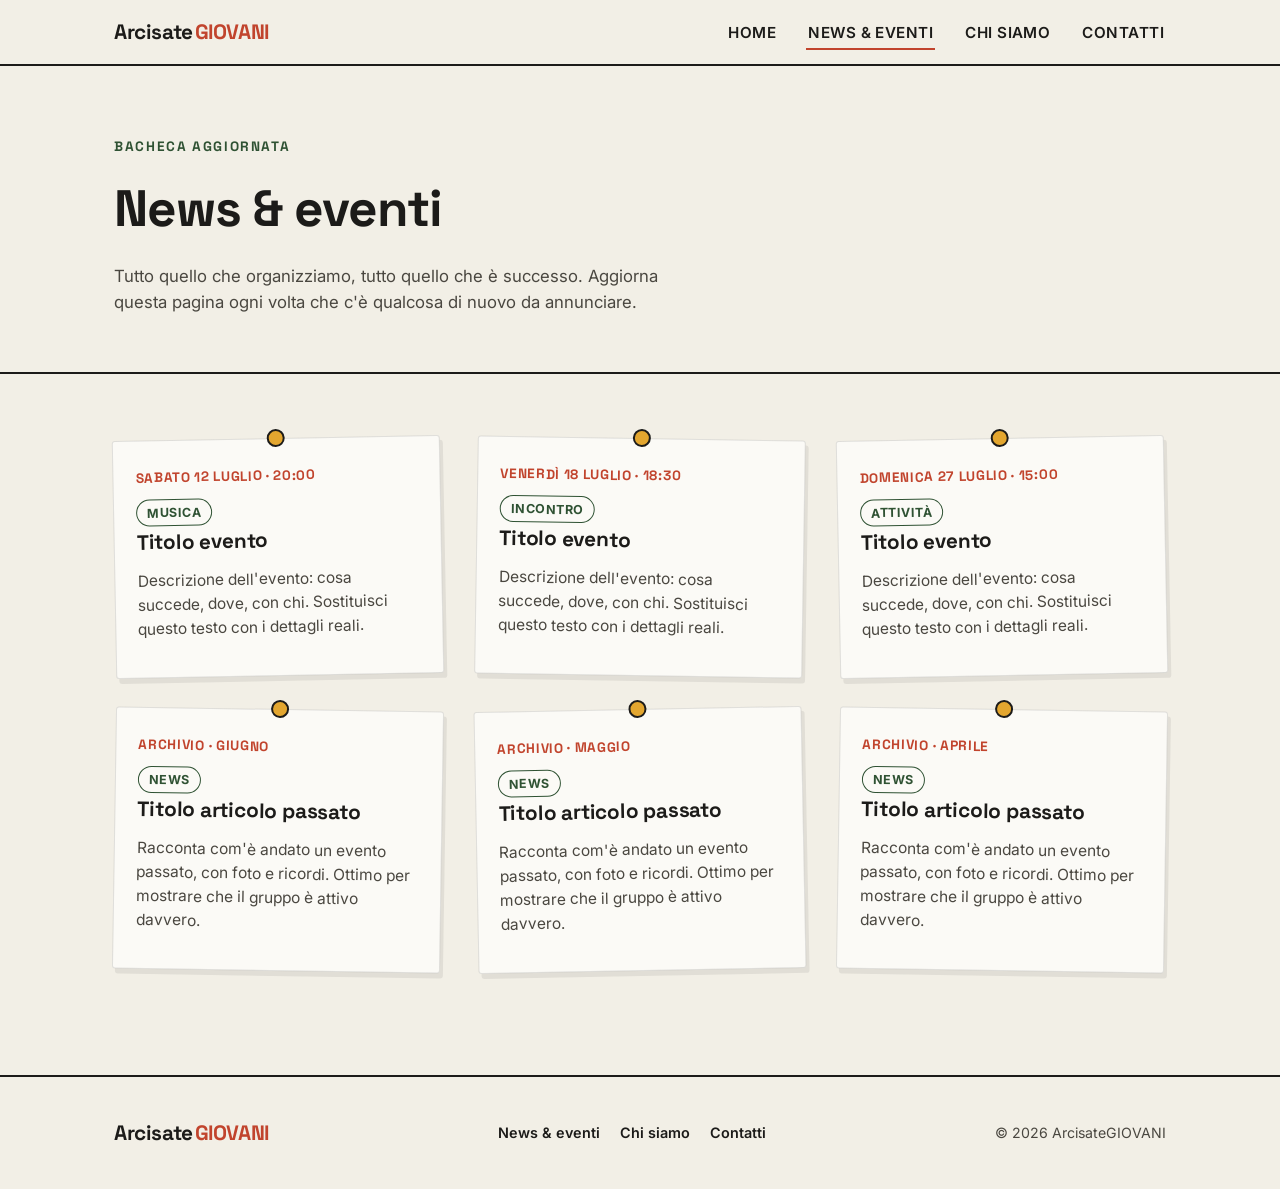
==== blog.html @ 80490c34 "Add files via upload" ====
<!DOCTYPE html>
<html lang="it">
<head>
<meta charset="UTF-8">
<meta name="viewport" content="width=device-width, initial-scale=1.0">
<title>News & eventi — ArcisateGIOVANI</title>
<meta name="description" content="Tutti gli eventi e le notizie di ArcisateGIOVANI.">
<link rel="preconnect" href="https://fonts.googleapis.com">
<link href="https://fonts.googleapis.com/css2?family=Space+Grotesk:wght@500;700&family=Inter:wght@400;500;600&display=swap" rel="stylesheet">
<link rel="stylesheet" href="style.css">
</head>
<body>

<header class="site-header">
  <div class="wrap">
    <a href="index.html" class="logo">Arcisate<span>GIOVANI</span></a>
    <button class="nav-toggle" aria-expanded="false" aria-label="Apri menu">☰ Menu</button>
    <ul class="nav-links">
      <li><a href="index.html">Home</a></li>
      <li><a href="blog.html" aria-current="page">News & eventi</a></li>
      <li><a href="chi-siamo.html">Chi siamo</a></li>
      <li><a href="contatti.html">Contatti</a></li>
    </ul>
  </div>
</header>

<div class="page-hero">
  <div class="wrap">
    <p class="eyebrow">Bacheca aggiornata</p>
    <h1>News & eventi</h1>
    <p>Tutto quello che organizziamo, tutto quello che è successo. Aggiorna questa pagina ogni volta che c'è qualcosa di nuovo da annunciare.</p>
  </div>
</div>

<section>
  <div class="wrap">
    <div class="board">

      <article class="flyer">
        <span class="pin"></span>
        <div class="date">Sabato 12 luglio · 20:00</div>
        <span class="tag">Musica</span>
        <h3>Titolo evento</h3>
        <p>Descrizione dell'evento: cosa succede, dove, con chi. Sostituisci questo testo con i dettagli reali.</p>
      </article>

      <article class="flyer">
        <span class="pin"></span>
        <div class="date">Venerdì 18 luglio · 18:30</div>
        <span class="tag">Incontro</span>
        <h3>Titolo evento</h3>
        <p>Descrizione dell'evento: cosa succede, dove, con chi. Sostituisci questo testo con i dettagli reali.</p>
      </article>

      <article class="flyer">
        <span class="pin"></span>
        <div class="date">Domenica 27 luglio · 15:00</div>
        <span class="tag">Attività</span>
        <h3>Titolo evento</h3>
        <p>Descrizione dell'evento: cosa succede, dove, con chi. Sostituisci questo testo con i dettagli reali.</p>
      </article>

      <article class="flyer">
        <span class="pin"></span>
        <div class="date">Archivio · giugno</div>
        <span class="tag">News</span>
        <h3>Titolo articolo passato</h3>
        <p>Racconta com'è andato un evento passato, con foto e ricordi. Ottimo per mostrare che il gruppo è attivo davvero.</p>
      </article>

      <article class="flyer">
        <span class="pin"></span>
        <div class="date">Archivio · maggio</div>
        <span class="tag">News</span>
        <h3>Titolo articolo passato</h3>
        <p>Racconta com'è andato un evento passato, con foto e ricordi. Ottimo per mostrare che il gruppo è attivo davvero.</p>
      </article>

      <article class="flyer">
        <span class="pin"></span>
        <div class="date">Archivio · aprile</div>
        <span class="tag">News</span>
        <h3>Titolo articolo passato</h3>
        <p>Racconta com'è andato un evento passato, con foto e ricordi. Ottimo per mostrare che il gruppo è attivo davvero.</p>
      </article>

    </div>
  </div>
</section>

<footer class="site-footer">
  <div class="wrap">
    <a href="index.html" class="logo">Arcisate<span>GIOVANI</span></a>
    <ul class="foot-nav">
      <li><a href="blog.html">News & eventi</a></li>
      <li><a href="chi-siamo.html">Chi siamo</a></li>
      <li><a href="contatti.html">Contatti</a></li>
    </ul>
    <small>© <span id="year"></span> ArcisateGIOVANI</small>
  </div>
</footer>

<script src="script.js"></script>
<script>document.getElementById('year').textContent = new Date().getFullYear();</script>
</body>
</html>
---- style.css ----
/* ============================================
   ArcisateGIOVANI — design tokens
   ============================================ */
:root {
  --paper: #F2EFE6;
  --paper-dark: #E7E2D4;
  --ink: #1C1B19;
  --ink-soft: #4A4740;
  --pine: #2F5233;
  --pine-dark: #223D27;
  --poppy: #C1442D;
  --mustard: #E3A62F;
  --line: rgba(28, 27, 25, 0.12);

  --display: 'Space Grotesk', 'Arial Narrow', sans-serif;
  --body: 'Inter', -apple-system, BlinkMacSystemFont, sans-serif;

  --radius: 3px;
  --max: 1100px;
}

* { box-sizing: border-box; }

html { scroll-behavior: smooth; }

body {
  margin: 0;
  background: var(--paper);
  color: var(--ink);
  font-family: var(--body);
  font-size: 17px;
  line-height: 1.55;
  -webkit-font-smoothing: antialiased;
}

@media (prefers-reduced-motion: reduce) {
  html { scroll-behavior: auto; }
  * { animation: none !important; transition: none !important; }
}

img { max-width: 100%; display: block; }

a { color: inherit; }

.wrap {
  max-width: var(--max);
  margin: 0 auto;
  padding: 0 24px;
}

/* ---------- Header ---------- */
.site-header {
  position: sticky;
  top: 0;
  z-index: 50;
  background: var(--paper);
  border-bottom: 2px solid var(--ink);
}

.site-header .wrap {
  display: flex;
  align-items: center;
  justify-content: space-between;
  padding-top: 16px;
  padding-bottom: 16px;
}

.logo {
  font-family: var(--display);
  font-weight: 700;
  font-size: 1.3rem;
  letter-spacing: -0.02em;
  text-decoration: none;
  color: var(--ink);
  display: flex;
  align-items: baseline;
  gap: 2px;
}

.logo span { color: var(--poppy); }

.nav-links {
  display: flex;
  gap: 28px;
  list-style: none;
  margin: 0;
  padding: 0;
}

.nav-links a {
  text-decoration: none;
  font-weight: 600;
  font-size: 0.95rem;
  text-transform: uppercase;
  letter-spacing: 0.03em;
  padding: 6px 2px;
  border-bottom: 2px solid transparent;
  transition: border-color 0.15s ease;
}

.nav-links a:hover,
.nav-links a[aria-current="page"] {
  border-color: var(--poppy);
}

.nav-toggle {
  display: none;
  background: none;
  border: 2px solid var(--ink);
  border-radius: var(--radius);
  padding: 8px 10px;
  cursor: pointer;
  font-family: var(--display);
  font-weight: 700;
}

@media (max-width: 720px) {
  .nav-toggle { display: block; }
  .nav-links {
    position: absolute;
    top: 100%;
    left: 0;
    right: 0;
    background: var(--paper);
    flex-direction: column;
    gap: 0;
    border-bottom: 2px solid var(--ink);
    max-height: 0;
    overflow: hidden;
    transition: max-height 0.25s ease;
  }
  .nav-links.open { max-height: 300px; }
  .nav-links a {
    display: block;
    padding: 14px 24px;
    border-bottom: 1px solid var(--line);
    border-left: none;
  }
}

/* ---------- Hero ---------- */
.hero {
  padding: 72px 0 88px;
  position: relative;
  overflow: hidden;
}

.hero .eyebrow {
  font-family: var(--display);
  text-transform: uppercase;
  letter-spacing: 0.12em;
  font-size: 0.85rem;
  color: var(--pine);
  font-weight: 700;
  margin-bottom: 14px;
}

.hero h1 {
  font-family: var(--display);
  font-size: clamp(2.4rem, 6vw, 4.2rem);
  line-height: 1.02;
  letter-spacing: -0.02em;
  margin: 0 0 24px;
  max-width: 14ch;
}

.hero h1 em {
  font-style: normal;
  color: var(--pine);
}

.hero p.lead {
  max-width: 46ch;
  font-size: 1.15rem;
  color: var(--ink-soft);
  margin: 0 0 34px;
}

.btn-row { display: flex; gap: 14px; flex-wrap: wrap; }

.btn {
  display: inline-block;
  font-family: var(--display);
  font-weight: 700;
  text-decoration: none;
  padding: 14px 26px;
  border-radius: var(--radius);
  border: 2px solid var(--ink);
  transition: transform 0.12s ease, box-shadow 0.12s ease;
}

.btn-primary {
  background: var(--pine);
  color: var(--paper);
  border-color: var(--pine);
}

.btn-secondary { background: transparent; color: var(--ink); }

.btn:hover { transform: translate(-2px, -2px); box-shadow: 4px 4px 0 var(--ink); }
.btn-primary:hover { box-shadow: 4px 4px 0 var(--pine-dark); }

/* ---------- Section titles ---------- */
.section-head {
  display: flex;
  align-items: baseline;
  justify-content: space-between;
  margin-bottom: 36px;
  gap: 20px;
  flex-wrap: wrap;
}

.section-head h2 {
  font-family: var(--display);
  font-size: clamp(1.6rem, 3vw, 2.2rem);
  margin: 0;
  letter-spacing: -0.01em;
}

.section-head a.see-all {
  font-weight: 700;
  text-decoration: none;
  border-bottom: 2px solid var(--poppy);
  white-space: nowrap;
}

section { padding: 64px 0; }
section.alt { background: var(--paper-dark); }

/* ---------- Corkboard / event cards ---------- */
.board {
  display: grid;
  grid-template-columns: repeat(auto-fit, minmax(240px, 1fr));
  gap: 34px;
}

.flyer {
  background: #FBFAF6;
  border: 1px solid var(--line);
  border-radius: var(--radius);
  padding: 26px 22px 22px;
  position: relative;
  box-shadow: 3px 5px 0 rgba(28,27,25,0.08);
  transition: transform 0.15s ease, box-shadow 0.15s ease;
}

.flyer:nth-child(odd) { transform: rotate(-1.1deg); }
.flyer:nth-child(even) { transform: rotate(0.9deg); }
.flyer:hover { transform: rotate(0deg) translateY(-4px); box-shadow: 5px 8px 0 rgba(28,27,25,0.12); }

.flyer .pin {
  position: absolute;
  top: -10px;
  left: 50%;
  transform: translateX(-50%);
  width: 18px;
  height: 18px;
  border-radius: 50%;
  background: var(--mustard);
  border: 2px solid var(--ink);
}

.flyer .date {
  font-family: var(--display);
  font-weight: 700;
  color: var(--poppy);
  text-transform: uppercase;
  font-size: 0.85rem;
  letter-spacing: 0.05em;
  margin-bottom: 10px;
}

.flyer h3 {
  font-family: var(--display);
  font-size: 1.3rem;
  margin: 0 0 10px;
  letter-spacing: -0.01em;
}

.flyer p {
  color: var(--ink-soft);
  font-size: 0.97rem;
  margin: 0 0 14px;
}

.flyer .tag {
  display: inline-block;
  font-size: 0.78rem;
  font-weight: 700;
  text-transform: uppercase;
  letter-spacing: 0.04em;
  color: var(--pine);
  border: 1.5px solid var(--pine);
  border-radius: 20px;
  padding: 3px 10px;
}

/* ---------- Chi siamo / about blocks ---------- */
.about-grid {
  display: grid;
  grid-template-columns: 1.1fr 0.9fr;
  gap: 56px;
  align-items: start;
}

@media (max-width: 800px) {
  .about-grid { grid-template-columns: 1fr; }
}

.stat-list { list-style: none; margin: 0; padding: 0; display: grid; gap: 22px; }
.stat-list li { border-left: 3px solid var(--poppy); padding-left: 16px; }
.stat-list .num {
  font-family: var(--display);
  font-size: 2rem;
  font-weight: 700;
  color: var(--pine);
  display: block;
  line-height: 1;
}
.stat-list .label { color: var(--ink-soft); font-size: 0.92rem; }

/* ---------- Contact ---------- */
.contact-grid {
  display: grid;
  grid-template-columns: 1fr 1fr;
  gap: 48px;
}

@media (max-width: 800px) {
  .contact-grid { grid-template-columns: 1fr; }
}

.field { margin-bottom: 18px; }
.field label {
  display: block;
  font-family: var(--display);
  font-weight: 700;
  font-size: 0.85rem;
  text-transform: uppercase;
  letter-spacing: 0.04em;
  margin-bottom: 6px;
}
.field input, .field textarea {
  width: 100%;
  font-family: var(--body);
  font-size: 1rem;
  padding: 12px 14px;
  border: 2px solid var(--ink);
  border-radius: var(--radius);
  background: #FBFAF6;
  color: var(--ink);
}
.field textarea { resize: vertical; min-height: 120px; }

.contact-info { display: grid; gap: 26px; }
.contact-info h3 {
  font-family: var(--display);
  margin: 0 0 6px;
  font-size: 1.1rem;
}
.contact-info p { margin: 0; color: var(--ink-soft); }
.contact-info a { text-decoration: none; border-bottom: 2px solid var(--poppy); font-weight: 600; }

/* ---------- Footer ---------- */
.site-footer {
  border-top: 2px solid var(--ink);
  padding: 40px 0;
  margin-top: 40px;
}
.site-footer .wrap {
  display: flex;
  justify-content: space-between;
  align-items: center;
  flex-wrap: wrap;
  gap: 16px;
}
.site-footer .foot-nav {
  display: flex;
  gap: 20px;
  list-style: none;
  padding: 0;
  margin: 0;
  font-size: 0.9rem;
  font-weight: 600;
}
.site-footer .foot-nav a { text-decoration: none; }
.site-footer small { color: var(--ink-soft); }

/* ---------- Page header (blog/chi siamo/contatti) ---------- */
.page-hero {
  padding: 56px 0 40px;
  border-bottom: 2px solid var(--ink);
}
.page-hero .eyebrow {
  font-family: var(--display);
  text-transform: uppercase;
  letter-spacing: 0.12em;
  font-size: 0.85rem;
  color: var(--pine);
  font-weight: 700;
  margin-bottom: 12px;
}
.page-hero h1 {
  font-family: var(--display);
  font-size: clamp(2rem, 5vw, 3.2rem);
  margin: 0;
  letter-spacing: -0.02em;
}
.page-hero p { max-width: 50ch; color: var(--ink-soft); font-size: 1.05rem; margin-top: 14px; }
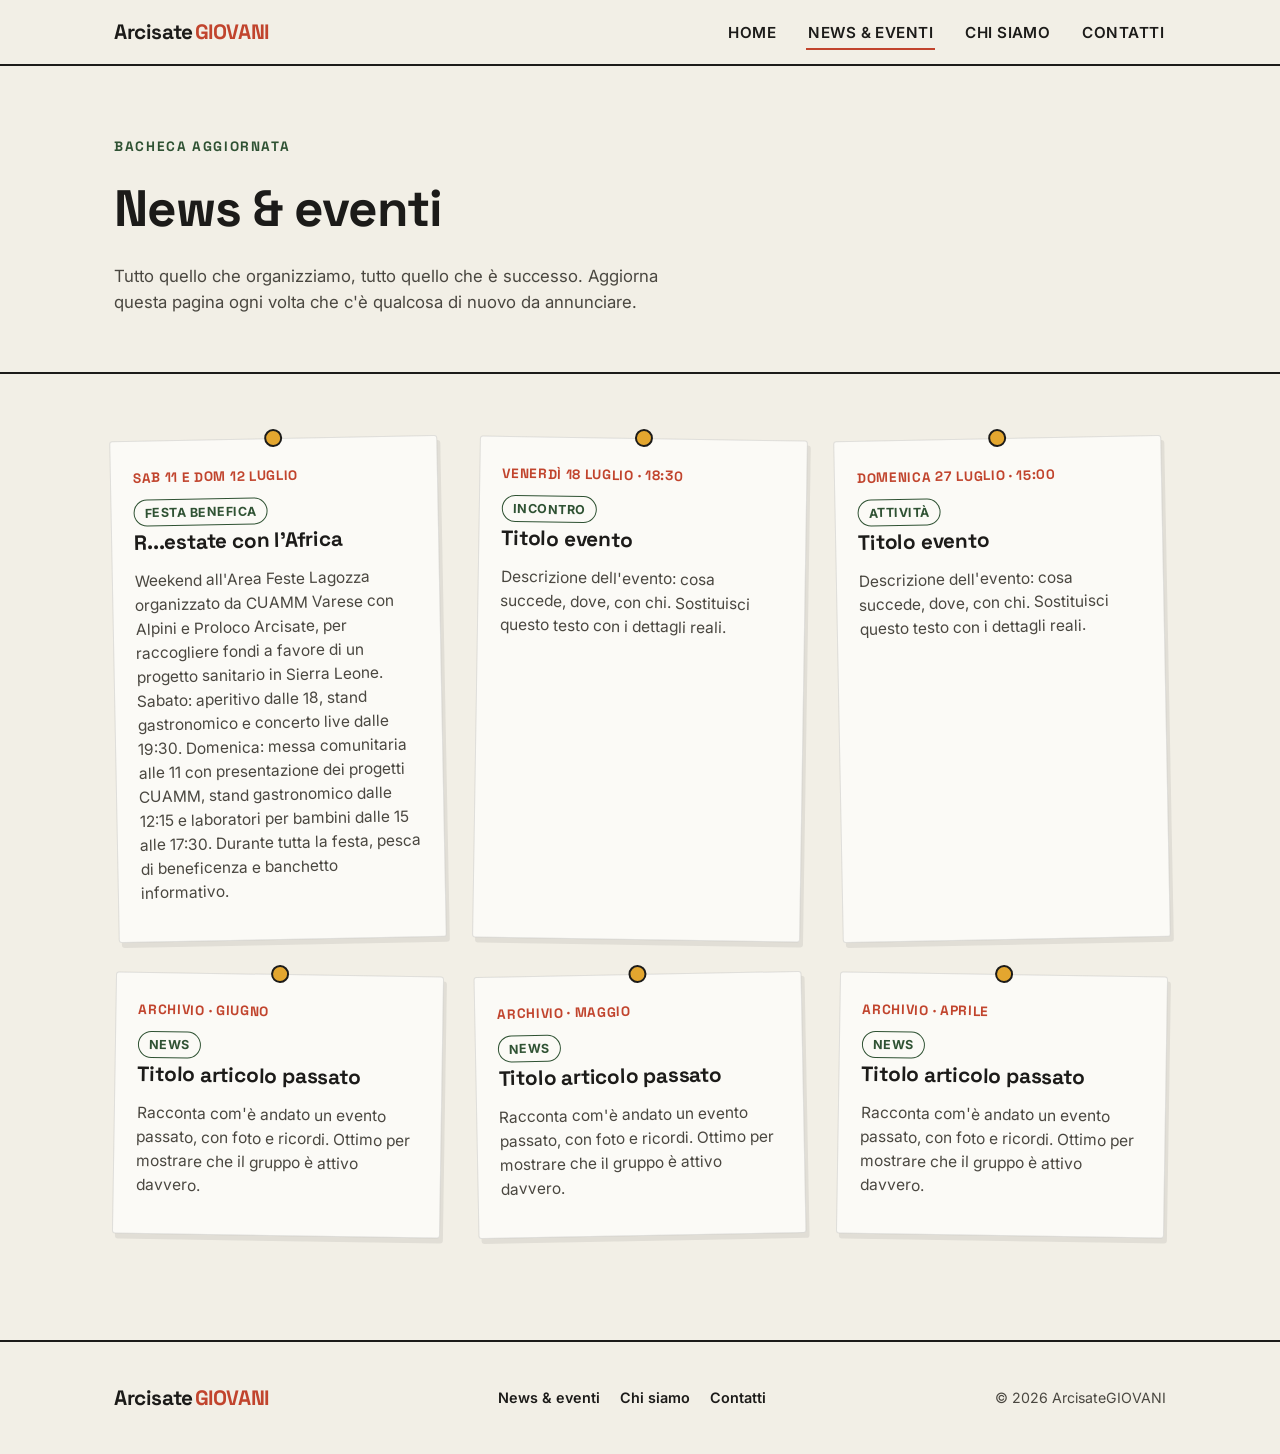
==== commit 9cd180a7: "Modify event flyer for charity weekend Updated event details for the charity event in July." ====
--- a/blog.html
+++ b/blog.html
@@ -36,13 +36,13 @@
   <div class="wrap">
     <div class="board">
 
-      <article class="flyer">
-        <span class="pin"></span>
-        <div class="date">Sabato 12 luglio · 20:00</div>
-        <span class="tag">Musica</span>
-        <h3>Titolo evento</h3>
-        <p>Descrizione dell'evento: cosa succede, dove, con chi. Sostituisci questo testo con i dettagli reali.</p>
-      </article>
+<article class="flyer">
+  <span class="pin"></span>
+  <div class="date">Sab 11 e Dom 12 luglio</div>
+  <span class="tag">Festa benefica</span>
+  <h3>R...estate con l'Africa</h3>
+  <p>Weekend all'Area Feste Lagozza organizzato da CUAMM Varese con Alpini e Proloco Arcisate, per raccogliere fondi a favore di un progetto sanitario in Sierra Leone. Sabato: aperitivo dalle 18, stand gastronomico e concerto live dalle 19:30. Domenica: messa comunitaria alle 11 con presentazione dei progetti CUAMM, stand gastronomico dalle 12:15 e laboratori per bambini dalle 15 alle 17:30. Durante tutta la festa, pesca di beneficenza e banchetto informativo.</p>
+</article>
 
       <article class="flyer">
         <span class="pin"></span>
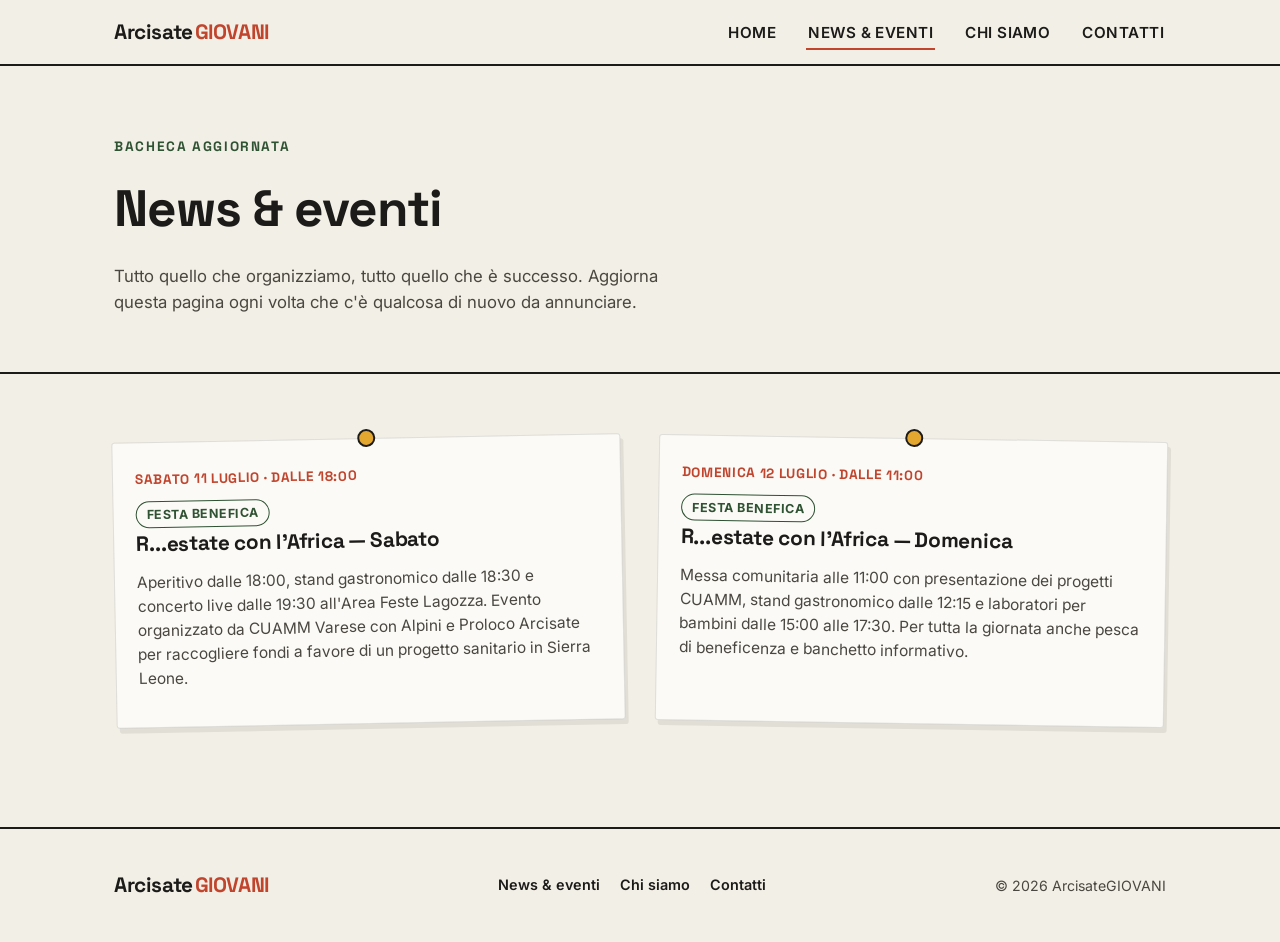
==== commit 5d5f0a72: "Update blog.html" ====
--- a/blog.html
+++ b/blog.html
@@ -38,51 +38,19 @@
 
 <article class="flyer">
   <span class="pin"></span>
-  <div class="date">Sab 11 e Dom 12 luglio</div>
+  <div class="date">Sabato 11 luglio · dalle 18:00</div>
   <span class="tag">Festa benefica</span>
-  <h3>R...estate con l'Africa</h3>
-  <p>Weekend all'Area Feste Lagozza organizzato da CUAMM Varese con Alpini e Proloco Arcisate, per raccogliere fondi a favore di un progetto sanitario in Sierra Leone. Sabato: aperitivo dalle 18, stand gastronomico e concerto live dalle 19:30. Domenica: messa comunitaria alle 11 con presentazione dei progetti CUAMM, stand gastronomico dalle 12:15 e laboratori per bambini dalle 15 alle 17:30. Durante tutta la festa, pesca di beneficenza e banchetto informativo.</p>
+  <h3>R...estate con l'Africa — Sabato</h3>
+  <p>Aperitivo dalle 18:00, stand gastronomico dalle 18:30 e concerto live dalle 19:30 all'Area Feste Lagozza. Evento organizzato da CUAMM Varese con Alpini e Proloco Arcisate per raccogliere fondi a favore di un progetto sanitario in Sierra Leone.</p>
 </article>
 
-      <article class="flyer">
-        <span class="pin"></span>
-        <div class="date">Venerdì 18 luglio · 18:30</div>
-        <span class="tag">Incontro</span>
-        <h3>Titolo evento</h3>
-        <p>Descrizione dell'evento: cosa succede, dove, con chi. Sostituisci questo testo con i dettagli reali.</p>
-      </article>
-
-      <article class="flyer">
-        <span class="pin"></span>
-        <div class="date">Domenica 27 luglio · 15:00</div>
-        <span class="tag">Attività</span>
-        <h3>Titolo evento</h3>
-        <p>Descrizione dell'evento: cosa succede, dove, con chi. Sostituisci questo testo con i dettagli reali.</p>
-      </article>
-
-      <article class="flyer">
-        <span class="pin"></span>
-        <div class="date">Archivio · giugno</div>
-        <span class="tag">News</span>
-        <h3>Titolo articolo passato</h3>
-        <p>Racconta com'è andato un evento passato, con foto e ricordi. Ottimo per mostrare che il gruppo è attivo davvero.</p>
-      </article>
-
-      <article class="flyer">
-        <span class="pin"></span>
-        <div class="date">Archivio · maggio</div>
-        <span class="tag">News</span>
-        <h3>Titolo articolo passato</h3>
-        <p>Racconta com'è andato un evento passato, con foto e ricordi. Ottimo per mostrare che il gruppo è attivo davvero.</p>
-      </article>
-
-      <article class="flyer">
-        <span class="pin"></span>
-        <div class="date">Archivio · aprile</div>
-        <span class="tag">News</span>
-        <h3>Titolo articolo passato</h3>
-        <p>Racconta com'è andato un evento passato, con foto e ricordi. Ottimo per mostrare che il gruppo è attivo davvero.</p>
-      </article>
+<article class="flyer">
+  <span class="pin"></span>
+  <div class="date">Domenica 12 luglio · dalle 11:00</div>
+  <span class="tag">Festa benefica</span>
+  <h3>R...estate con l'Africa — Domenica</h3>
+  <p>Messa comunitaria alle 11:00 con presentazione dei progetti CUAMM, stand gastronomico dalle 12:15 e laboratori per bambini dalle 15:00 alle 17:30. Per tutta la giornata anche pesca di beneficenza e banchetto informativo.</p>
+</article>
 
     </div>
   </div>
